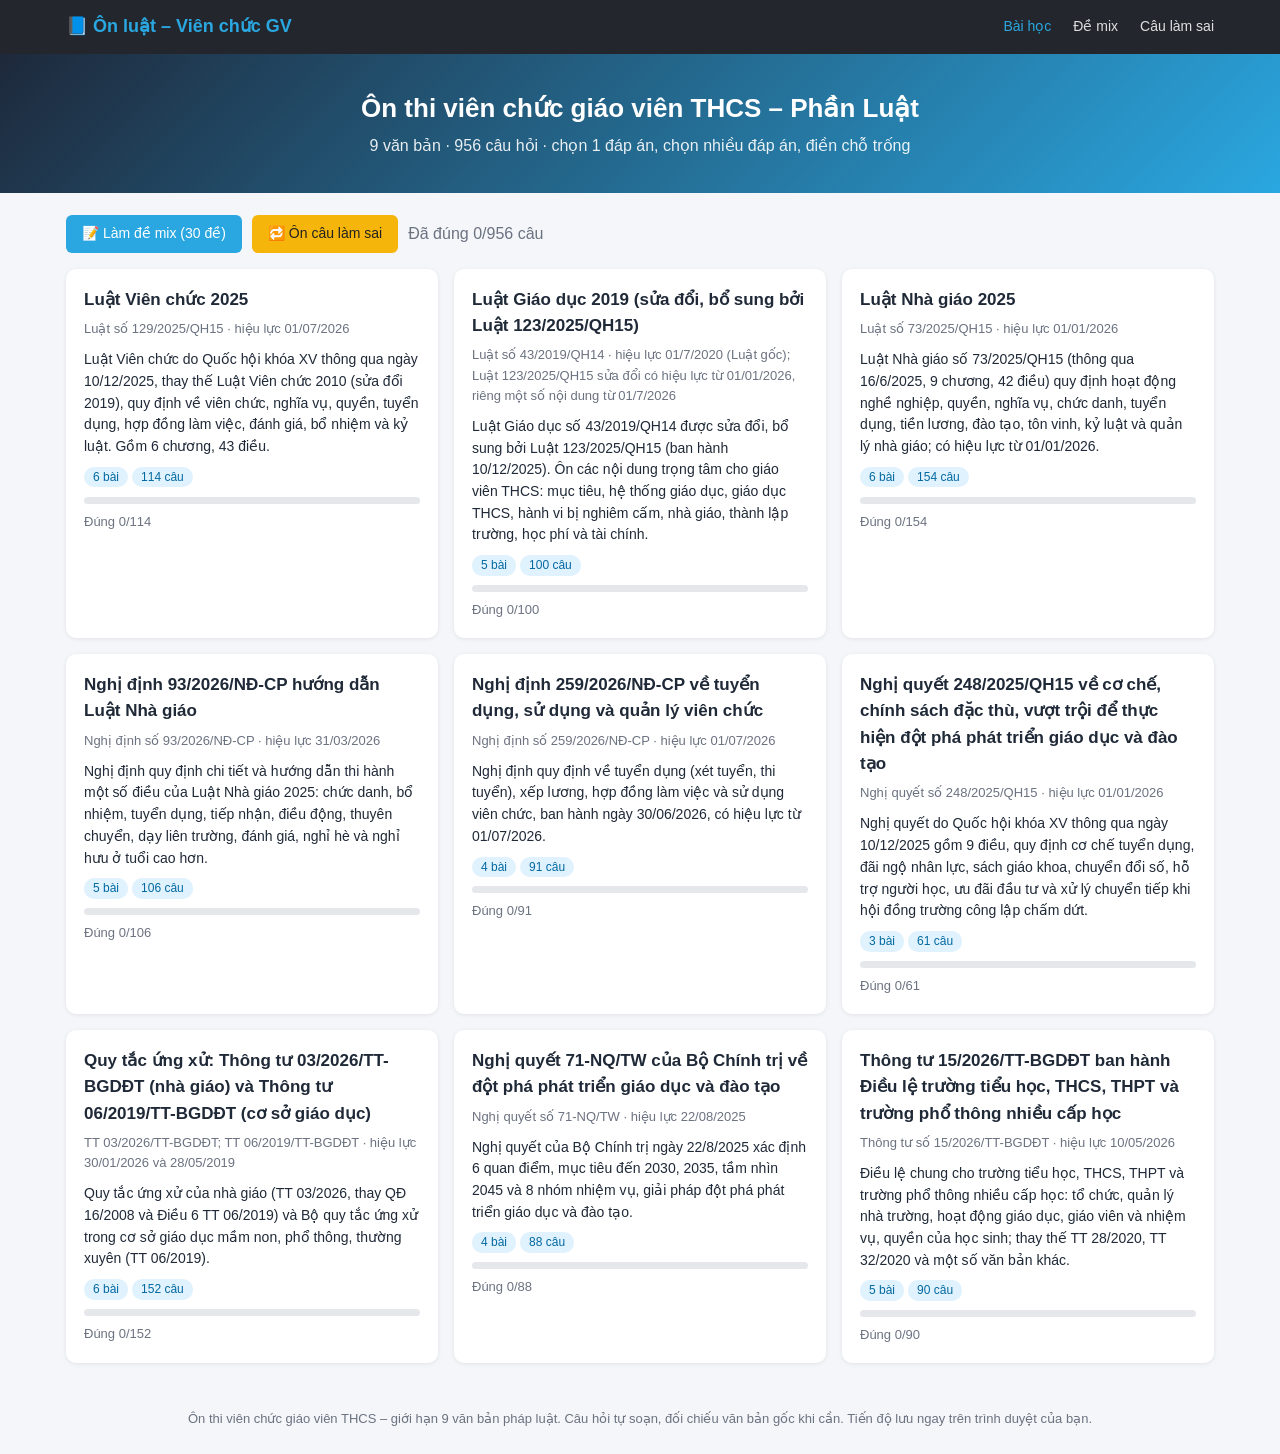
==== index.html @ 0af3f209 "Web ôn luật viên chức GV THCS" ====
<!DOCTYPE html>
<html lang="vi">
<head>
<meta charset="utf-8">
<meta name="viewport" content="width=device-width,initial-scale=1">
<title>Ôn thi viên chức GV THCS – Phần Luật</title>
<link rel="stylesheet" href="css/style.css">
</head>
<body>
<div class="nav"><div class="in">
  <a class="logo" href="#/">📘 Ôn luật – Viên chức GV</a>
  <a class="l" href="#/" id="n-home">Bài học</a>
  <a class="l" href="#/mix" id="n-mix">Đề mix</a>
  <a class="l" href="#/wrong" id="n-wrong">Câu làm sai</a>
</div></div>
<div id="app"></div>
<footer>Ôn thi viên chức giáo viên THCS – giới hạn 9 văn bản pháp luật. Câu hỏi tự soạn, đối chiếu văn bản gốc khi cần. Tiến độ lưu ngay trên trình duyệt của bạn.</footer>
<script src="data/L1.js"></script><script src="data/L2.js"></script><script src="data/L3.js"></script>
<script src="data/L4.js"></script><script src="data/L5.js"></script><script src="data/L6.js"></script>
<script src="data/L7.js"></script><script src="data/L8.js"></script><script src="data/L9.js"></script>
<script src="js/app.js"></script>
</body>
</html>
---- css/style.css ----
:root{--blue:#2aa7e0;--dark:#23272d;--green:#16a34a;--red:#dc2626;--amber:#f5b50a;--bg:#f4f6f9;--ink:#1f2937;--mut:#6b7280;--line:#e5e7eb}
*{box-sizing:border-box}
body{margin:0;font-family:"Segoe UI",Roboto,Arial,sans-serif;background:var(--bg);color:var(--ink);line-height:1.55}
a{color:inherit;text-decoration:none}
.nav{background:var(--dark);color:#fff;position:sticky;top:0;z-index:20}
.nav .in{max-width:1180px;margin:auto;display:flex;align-items:center;gap:22px;padding:0 16px;height:54px}
.nav .logo{font-weight:700;color:var(--blue);font-size:18px;margin-right:auto}
.nav a.l{font-size:14px;opacity:.85}.nav a.l:hover,.nav a.act{opacity:1;color:var(--blue)}
.hero{background:linear-gradient(135deg,#1e293b,#2aa7e0);color:#fff;padding:34px 16px;text-align:center}
.hero h1{margin:0 0 6px;font-size:26px}.hero p{margin:0;opacity:.9}
.wrap{max-width:1180px;margin:22px auto;padding:0 16px}
.grid{display:grid;grid-template-columns:repeat(auto-fill,minmax(300px,1fr));gap:16px}
.card{background:#fff;border-radius:10px;box-shadow:0 1px 4px rgba(0,0,0,.08);padding:18px}
.card h3{margin:0 0 6px;font-size:17px}
.card .meta{color:var(--mut);font-size:13px;margin-bottom:10px}
.btn{display:inline-block;border:0;border-radius:6px;padding:8px 16px;background:var(--green);color:#fff;font-size:14px;cursor:pointer}
.btn.blue{background:var(--blue)}.btn.gray{background:#9ca3af}.btn.red{background:var(--red)}.btn.amber{background:var(--amber);color:#222}
.btn:disabled{opacity:.5;cursor:default}
.pill{display:inline-block;font-size:12px;border-radius:10px;padding:1px 9px;background:#e0f2fe;color:#0369a1;margin-right:4px}
.bar{height:7px;background:#e5e7eb;border-radius:4px;overflow:hidden;margin:8px 0}
.bar i{display:block;height:100%;background:var(--green)}
.crumb{font-size:14px;color:var(--mut);margin-bottom:12px}.crumb a{color:var(--blue)}
.sec{background:#fff;border-radius:10px;padding:18px 22px;margin-bottom:16px;box-shadow:0 1px 4px rgba(0,0,0,.06)}
.sec h2{margin:0 0 10px;font-size:19px}
.sec ul{margin:0;padding-left:20px}.sec li{margin-bottom:6px}
.bay{background:#fff7ed;border-left:4px solid #fb923c}
.bay h2{color:#c2410c}
.tabs{display:flex;gap:8px;flex-wrap:wrap;margin-bottom:14px}
.tabs a{padding:6px 14px;border-radius:16px;background:#fff;border:1px solid var(--line);font-size:14px}
.tabs a.act{background:var(--blue);color:#fff;border-color:var(--blue)}
.q{background:#fff;border-radius:10px;padding:18px 22px;margin-bottom:14px;box-shadow:0 1px 4px rgba(0,0,0,.06)}
.q .no{display:inline-block;min-width:30px;height:30px;line-height:30px;text-align:center;border-radius:15px;background:#e0f2fe;color:#0369a1;font-weight:600;margin-right:8px;padding:0 6px}
.q .qt{font-weight:600;margin-bottom:10px}
.tag{font-size:12px;border-radius:4px;padding:1px 7px;margin-left:6px;font-weight:400}
.tag.s{background:#dbeafe;color:#1d4ed8}.tag.m{background:#ede9fe;color:#6d28d9}.tag.f{background:#fef3c7;color:#92400e}
.opt{display:flex;gap:10px;align-items:flex-start;border:1px solid var(--line);background:#f9fafb;border-radius:22px;padding:9px 16px;margin-bottom:8px;cursor:pointer}
.opt:hover{background:#eef6fc}
.opt.sel{border-color:var(--blue);background:#e0f2fe}
.opt b{min-width:18px}
.opt.ok{border-color:var(--green);background:#dcfce7}
.opt.bad{border-color:var(--red);background:#fee2e2}
.opt.miss{border-color:var(--green);border-style:dashed}
.fill{display:inline-block;border:0;border-bottom:2px solid var(--blue);background:#f0f9ff;padding:2px 6px;min-width:110px;font:inherit;text-align:center;border-radius:3px}
.fill.ok{border-color:var(--green);background:#dcfce7}.fill.bad{border-color:var(--red);background:#fee2e2}
.fillq{line-height:2.2;font-weight:600;margin-bottom:8px}
.exp{margin-top:10px;padding:10px 14px;border-radius:8px;background:#f1f5f9;font-size:14px}
.exp.ok{background:#f0fdf4}.exp.bad{background:#fef2f2}
.exp .r{color:var(--mut);margin-top:4px;font-size:13px}
.row{display:flex;gap:10px;align-items:center;flex-wrap:wrap}
.sum{position:sticky;bottom:0;background:#fff;border-top:1px solid var(--line);padding:10px 16px;box-shadow:0 -2px 8px rgba(0,0,0,.06);margin:0 -16px;z-index:10}
.exam{display:grid;grid-template-columns:1fr 290px;gap:16px}
@media(max-width:860px){.exam{grid-template-columns:1fr}}
.side{background:#fff;border-radius:10px;padding:16px;box-shadow:0 1px 4px rgba(0,0,0,.08);height:fit-content;position:sticky;top:70px}
.timer{font-size:28px;font-weight:700;color:var(--green);text-align:center}
.timer.low{color:var(--red)}
.pal{display:grid;grid-template-columns:repeat(6,1fr);gap:7px;margin:12px 0}
.pal span{height:32px;line-height:30px;text-align:center;border-radius:16px;border:1px solid #cbd5e1;font-size:13px;cursor:pointer;background:#fff}
.pal .done{background:var(--green);color:#fff;border-color:var(--green)}
.pal .flag{background:var(--amber);border-color:var(--amber)}
.pal .cur{outline:3px solid var(--blue)}
.pal .ok{background:var(--green);color:#fff;border-color:var(--green)}.pal .bad{background:var(--red);color:#fff;border-color:var(--red)}
.leg{font-size:12px;color:var(--mut);display:flex;gap:10px;flex-wrap:wrap}
.score{font-size:36px;font-weight:700;text-align:center}
.nvg{display:flex;justify-content:space-between;margin-top:6px}
.empty{padding:30px;text-align:center;color:var(--mut)}
footer{text-align:center;color:var(--mut);font-size:13px;padding:24px}

.sh{font-size:16px;margin:16px 0 8px;color:#0369a1}
.ynho{background:#fefce8;border:1px solid #fde047;border-radius:8px;padding:10px 16px;margin-bottom:6px}
.ynho ol{margin:6px 0 2px;padding-left:22px}
.tw{overflow-x:auto}
table{border-collapse:collapse;width:100%;font-size:14px}
th{background:#e0f2fe;text-align:left}
th,td{border:1px solid #cbd5e1;padding:7px 10px;vertical-align:top}
tbody tr:nth-child(even){background:#f8fafc}
.vd{border-left:4px solid #38bdf8;background:#f0f9ff;border-radius:6px;padding:8px 14px;margin-bottom:10px}
.vd .kl{margin-top:4px;color:#166534;font-weight:600}
.nho{background:#f5f3ff;border-left:4px solid #8b5cf6}
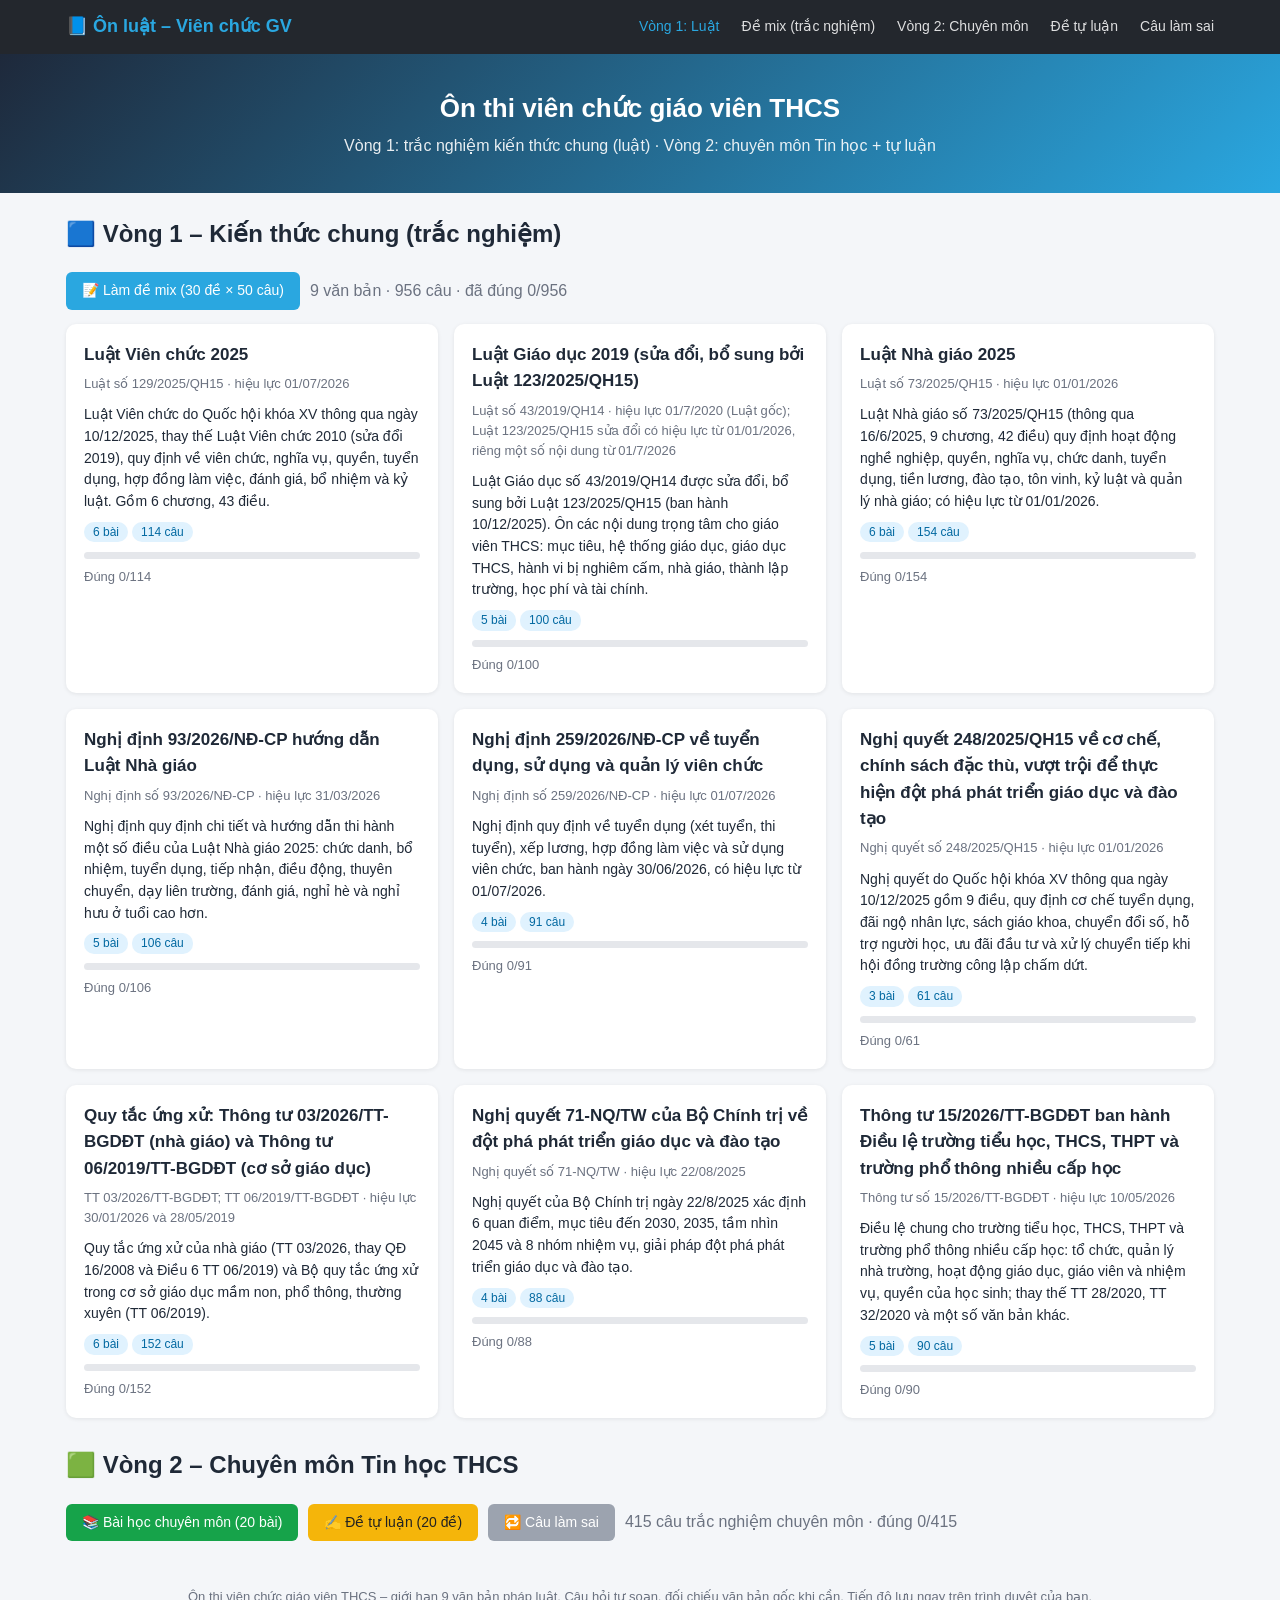
==== commit e5c9a4cf: "Thêm tab chuyên môn vòng 2, đề tự luận" ====
--- a/index.html
+++ b/index.html
@@ -9,15 +9,17 @@
 <body>
 <div class="nav"><div class="in">
   <a class="logo" href="#/">📘 Ôn luật – Viên chức GV</a>
-  <a class="l" href="#/" id="n-home">Bài học</a>
-  <a class="l" href="#/mix" id="n-mix">Đề mix</a>
+  <a class="l" href="#/" id="n-home">Vòng 1: Luật</a>
+  <a class="l" href="#/mix" id="n-mix">Đề mix (trắc nghiệm)</a>
+  <a class="l" href="#/cm" id="n-cm">Vòng 2: Chuyên môn</a>
+  <a class="l" href="#/tl" id="n-tl">Đề tự luận</a>
   <a class="l" href="#/wrong" id="n-wrong">Câu làm sai</a>
 </div></div>
 <div id="app"></div>
 <footer>Ôn thi viên chức giáo viên THCS – giới hạn 9 văn bản pháp luật. Câu hỏi tự soạn, đối chiếu văn bản gốc khi cần. Tiến độ lưu ngay trên trình duyệt của bạn.</footer>
 <script src="data/L1.js"></script><script src="data/L2.js"></script><script src="data/L3.js"></script>
 <script src="data/L4.js"></script><script src="data/L5.js"></script><script src="data/L6.js"></script>
-<script src="data/L7.js"></script><script src="data/L8.js"></script><script src="data/L9.js"></script>
+<script src="data/L7.js"></script><script src="data/L8.js"></script><script src="data/L9.js"></script><script src="data/CM7.js"></script><script src="data/CM8.js"></script><script src="data/TL.js"></script>
 <script src="js/app.js"></script>
 </body>
 </html>
